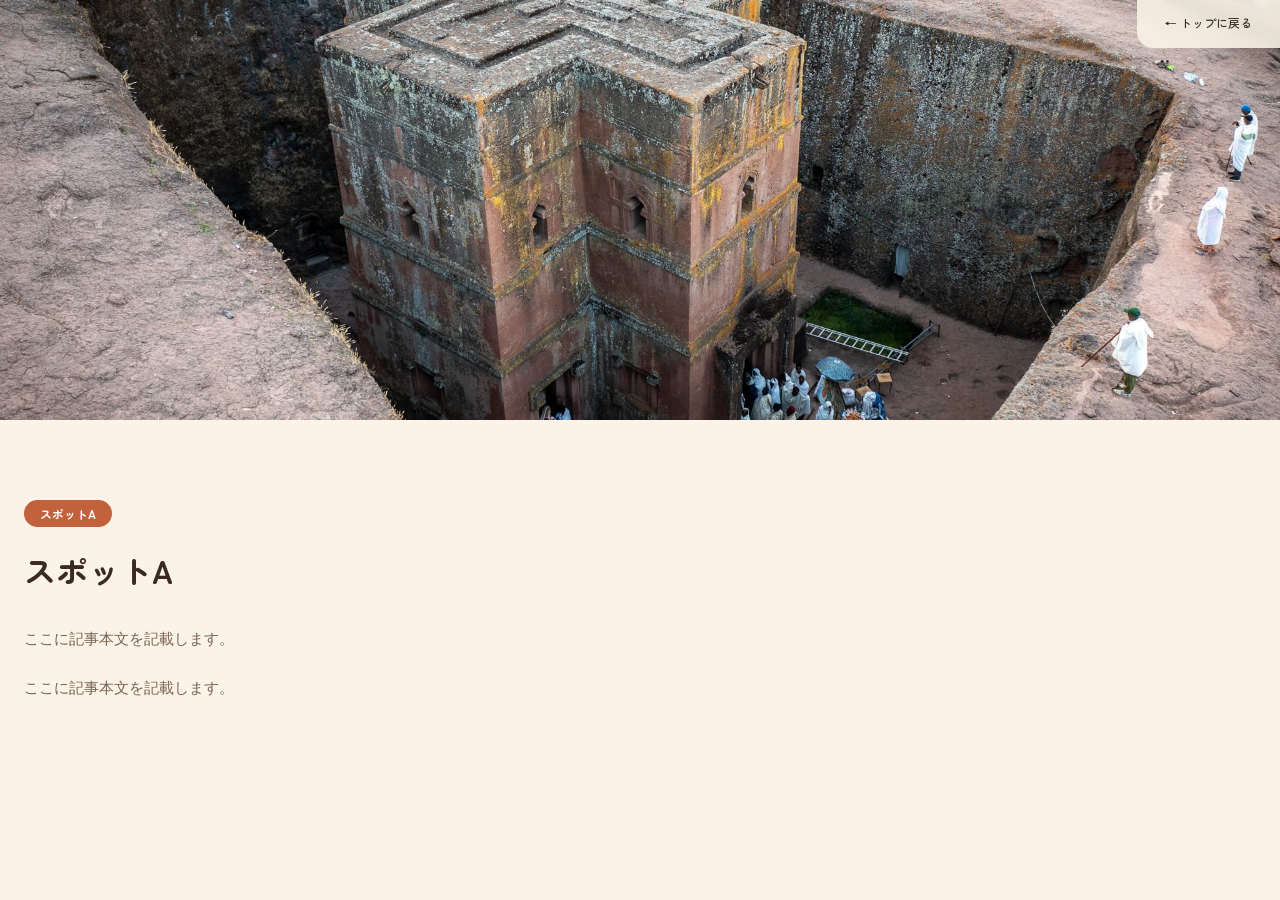
==== articles/spot-a.html @ b1b8663a "ページ遷移とクーポンの実装" ====
<!DOCTYPE html>
<html lang="ja">
<head>
<meta charset="UTF-8">
<meta name="viewport" content="width=device-width, initial-scale=1.0">
<title>スポットA | Echiopia</title>
<link rel="preconnect" href="https://fonts.googleapis.com">
<link rel="preconnect" href="https://fonts.gstatic.com" crossorigin>
<link href="https://fonts.googleapis.com/css2?family=Zen+Maru+Gothic:wght@400;500;700&display=swap" rel="stylesheet">
<link rel="stylesheet" href="../css/style.css">
</head>
<body>

<header class="site-header">
  <nav class="site-nav">
    <a class="article-back" href="../index.html#recommend">&larr; トップに戻る</a>
  </nav>
</header>

<div class="article-hero">
  <img src="../assets/images/spot-st-george-church.png" alt="聖ジョージ教会の空撮">
</div>

<main class="section">
  <article class="article-body">
    <span class="article-tag">スポットA</span>
    <h1 class="article-title">スポットA</h1>
    <p>ここに記事本文を記載します。</p>
    <p>ここに記事本文を記載します。</p>
  </article>
</main>

</body>
</html>
---- css/style.css ----
:root {
  --color-text: #3b2a20;
  --color-text-soft: #7a6453;
  --color-bg: #fbf3e7;
  --color-bg-card: #fffaf2;
  --color-bg-footer: #3f2e22;
  --color-placeholder: #e7d9c3;
  --color-primary: #c1623c;
  --color-primary-dark: #9b4b2c;
  --color-accent: #8a9a5b;
  --color-gold: #d9a441;
  --color-border: #e6d5bd;
  --font-heading: "Zen Maru Gothic", "Hiragino Kaku Gothic ProN", "Hiragino Sans", "Yu Gothic", sans-serif;
  --max-width: 1329px;
  --radius-card: 24px;
}

* {
  box-sizing: border-box;
}

body {
  margin: 0;
  font-family: "Inter", "Hiragino Kaku Gothic ProN", "Hiragino Sans", "Yu Gothic", sans-serif;
  color: var(--color-text);
  background: var(--color-bg);
}

a {
  color: inherit;
  text-decoration: none;
}

img {
  display: block;
  max-width: 100%;
}

/* Header / Nav */
.site-header {
  position: relative;
}

.site-nav {
  position: absolute;
  top: 0;
  right: 0;
  z-index: 10;
  display: flex;
  gap: 24px;
  align-items: center;
  height: 48px;
  padding: 0 28px;
  background: rgba(251, 243, 231, 0.9);
  backdrop-filter: blur(6px);
  border-bottom-left-radius: 16px;
  font-family: var(--font-heading);
  font-size: 12px;
  font-weight: 500;
  color: var(--color-text);
  white-space: nowrap;
}

.site-nav a {
  position: relative;
  padding-bottom: 4px;
}

.site-nav a::after {
  content: "";
  position: absolute;
  left: 0;
  bottom: 0;
  width: 0;
  height: 2px;
  background: var(--color-primary);
  transition: width 0.2s ease;
}

.site-nav a:hover::after,
.site-nav a:focus-visible::after {
  width: 100%;
}

/* Hero */
.hero {
  position: relative;
  width: 100%;
  height: 537px;
  overflow: hidden;
}

.hero::after {
  content: "";
  position: absolute;
  inset: 0;
  background: linear-gradient(180deg, rgba(59, 42, 32, 0) 55%, rgba(59, 42, 32, 0.35) 100%),
    linear-gradient(90deg, rgba(59, 42, 32, 0.25), rgba(59, 42, 32, 0) 15%, rgba(59, 42, 32, 0) 85%, rgba(59, 42, 32, 0.25));
  pointer-events: none;
}

.hero-track {
  display: flex;
  width: max-content;
  height: 100%;
  animation: hero-scroll 90s linear infinite;
}

.hero-track img {
  height: 100%;
  width: auto;
  max-width: none;
  flex-shrink: 0;
  object-fit: cover;
  border-right: 3px solid var(--color-bg);
}

@keyframes hero-scroll {
  from { transform: translateX(0); }
  to { transform: translateX(-50%); }
}

@media (prefers-reduced-motion: reduce) {
  .hero-track {
    animation: none;
  }
}

/* Sections */
.section {
  max-width: var(--max-width);
  margin: 0 auto;
  padding: 80px 24px 0;
}

.section-title {
  position: relative;
  font-family: var(--font-heading);
  font-size: 36px;
  font-weight: 500;
  margin: 0 0 45px;
  padding-left: 22px;
}

.section-title::before {
  content: "";
  position: absolute;
  left: 0;
  top: 0.2em;
  bottom: 0.2em;
  width: 6px;
  border-radius: 3px;
  background: linear-gradient(180deg, var(--color-primary), var(--color-accent));
}

.section-title--small {
  font-size: 24px;
}

/* Recommend section (2 large cards) */
.recommend-grid {
  display: flex;
  flex-wrap: wrap;
  justify-content: space-between;
  gap: 40px;
}

.recommend-card {
  display: block;
  flex: 1 1 420px;
  max-width: 644px;
  background: var(--color-bg-card);
  border: 1px solid var(--color-border);
  border-radius: var(--radius-card);
  box-shadow: 0 12px 28px rgba(59, 42, 32, 0.1);
  overflow: hidden;
  cursor: pointer;
  transition: transform 0.2s ease, box-shadow 0.2s ease;
}

.recommend-card:hover {
  transform: translateY(-4px);
  box-shadow: 0 16px 34px rgba(59, 42, 32, 0.16);
}

.recommend-card img {
  width: 100%;
  height: 410px;
  object-fit: cover;
}

.recommend-card h3 {
  display: inline-block;
  font-family: var(--font-heading);
  font-size: 12px;
  font-weight: 700;
  color: #fff;
  background: var(--color-primary);
  padding: 4px 14px;
  border-radius: 999px;
  margin: 24px 0 0 20px;
}

.recommend-card p {
  font-size: 13px;
  font-weight: 500;
  color: var(--color-text-soft);
  line-height: 1.7;
  margin: 10px 0 24px 23px;
}

/* Spots grid (3 cols x 2 rows) */
.spots-grid {
  display: grid;
  grid-template-columns: repeat(3, minmax(0, 1fr));
  grid-template-rows: repeat(2, minmax(0, 1fr));
  gap: 45px 36px;
}

.spot-card--c1r1 { grid-column: 1; grid-row: 1; }
.spot-card--c2r1 { grid-column: 2; grid-row: 1; }
.spot-card--c3r1 { grid-column: 3; grid-row: 1; }
.spot-card--c1r2 { grid-column: 1; grid-row: 2; }
.spot-card--c2r2 { grid-column: 2; grid-row: 2; }
.spot-card--c3r2 { grid-column: 3; grid-row: 2; }

.spot-card {
  background: var(--color-bg-card);
  border: 1px solid var(--color-border);
  border-radius: var(--radius-card);
  box-shadow: 0 10px 24px rgba(59, 42, 32, 0.08);
  overflow: hidden;
  cursor: pointer;
  transition: transform 0.2s ease, box-shadow 0.2s ease;
}

.spot-card img {
  width: 100%;
  height: 267px;
  object-fit: cover;
}

.spot-card h3 {
  display: inline-block;
  font-family: var(--font-heading);
  font-size: 12px;
  font-weight: 700;
  color: #fff;
  background: var(--color-accent);
  padding: 4px 14px;
  border-radius: 999px;
  margin: 24px 0 0 20px;
}

.spot-card p {
  font-size: 13px;
  font-weight: 500;
  color: var(--color-text-soft);
  line-height: 1.7;
  margin: 10px 0 24px 23px;
}

.spot-card:hover,
.spot-card:focus-visible {
  transform: translateY(-6px);
  box-shadow: 0 16px 32px rgba(59, 42, 32, 0.18);
  outline: none;
}

/* Article page */
.article-back {
  display: inline-flex;
  align-items: center;
  gap: 6px;
  font-size: 12px;
}

.article-hero {
  width: 100%;
  height: 420px;
  overflow: hidden;
}

.article-hero img {
  width: 100%;
  height: 100%;
  object-fit: cover;
}

.article-body {
  max-width: 820px;
}

.article-tag {
  display: inline-block;
  font-family: var(--font-heading);
  font-size: 12px;
  font-weight: 700;
  color: #fff;
  background: var(--color-primary);
  padding: 5px 16px;
  border-radius: 999px;
  margin-bottom: 20px;
}

.article-title {
  font-family: var(--font-heading);
  font-size: 32px;
  font-weight: 700;
  color: var(--color-text);
  margin: 0 0 32px;
}

.article-body p {
  font-size: 15px;
  color: var(--color-text-soft);
  line-height: 1.9;
  margin: 0 0 20px;
}

@media (max-width: 600px) {
  .article-hero { height: 220px; }
  .article-title { font-size: 24px; }
}

/* Coupon section */
.coupon-grid {
  display: flex;
  flex-wrap: wrap;
  gap: 28px;
}

.coupon-card {
  position: relative;
  display: flex;
  flex: 1 1 320px;
  background: var(--color-bg-card);
  border-radius: var(--radius-card);
  box-shadow: 0 10px 24px rgba(59, 42, 32, 0.08);
  overflow: hidden;
  transition: transform 0.2s ease, box-shadow 0.2s ease;
}

.coupon-card:hover {
  transform: translateY(-4px);
  box-shadow: 0 16px 32px rgba(59, 42, 32, 0.16);
}

.coupon-card::before,
.coupon-card::after {
  content: "";
  position: absolute;
  left: 120px;
  width: 20px;
  height: 20px;
  border-radius: 50%;
  background: var(--color-bg);
  transform: translateX(-50%);
  z-index: 2;
}

.coupon-card::before { top: -10px; }
.coupon-card::after { bottom: -10px; }

.coupon-card__rate {
  position: relative;
  display: flex;
  flex: 0 0 120px;
  flex-direction: column;
  align-items: center;
  justify-content: center;
  background: linear-gradient(160deg, var(--color-primary), var(--color-primary-dark));
  color: #fff;
  font-family: var(--font-heading);
  border-right: 2px dashed rgba(255, 255, 255, 0.5);
}

.coupon-card__percent {
  font-size: 32px;
  font-weight: 700;
  line-height: 1;
}

.coupon-card__percent small {
  font-size: 15px;
  margin-left: 2px;
}

.coupon-card__off {
  margin-top: 6px;
  font-size: 11px;
  letter-spacing: 0.1em;
}

.coupon-card__body {
  flex: 1;
  min-width: 0;
  padding: 20px 24px;
}

.coupon-card__body h3 {
  font-family: var(--font-heading);
  font-size: 15px;
  font-weight: 700;
  color: var(--color-text);
  margin: 0 0 8px;
}

.coupon-card__body p {
  font-size: 12px;
  color: var(--color-text-soft);
  line-height: 1.6;
  margin: 0 0 10px;
}

.coupon-card__code {
  display: inline-flex;
  align-items: center;
  gap: 6px;
  font: inherit;
  font-weight: 700;
  color: var(--color-primary-dark);
  background: var(--color-placeholder);
  border: none;
  padding: 5px 12px;
  border-radius: 6px;
  letter-spacing: 0.05em;
  cursor: pointer;
  transition: background 0.15s ease, color 0.15s ease;
}

.coupon-card__code::after {
  content: "\1F4CB";
  font-size: 11px;
}

.coupon-card__code:hover,
.coupon-card__code:focus-visible {
  background: var(--color-gold);
  color: #fff;
  outline: none;
}

.coupon-card__code.is-copied {
  background: var(--color-accent);
  color: #fff;
}

.coupon-card__code.is-copied::after {
  content: "\2713";
}

.coupon-card__expiry {
  margin: 8px 0 0 !important;
  font-size: 11px;
}

/* Spot detail modal */
.modal-overlay {
  position: fixed;
  inset: 0;
  z-index: 100;
  display: flex;
  align-items: center;
  justify-content: center;
  padding: 24px;
  background: rgba(59, 42, 32, 0.55);
}

.modal-overlay[hidden] {
  display: none;
}

body.modal-open {
  overflow: hidden;
}

.modal {
  position: relative;
  width: 100%;
  max-width: 560px;
  max-height: 90vh;
  overflow-y: auto;
  background: var(--color-bg-card);
  border-radius: var(--radius-card);
  padding: 32px;
}

.modal-image {
  width: 100%;
  height: 320px;
  object-fit: cover;
  border-radius: 12px;
  margin-bottom: 24px;
}

.modal h3 {
  font-family: var(--font-heading);
  font-size: 20px;
  color: var(--color-primary-dark);
  margin: 0 0 12px;
}

.modal p {
  font-size: 14px;
  color: var(--color-text-soft);
  line-height: 1.7;
  margin: 0;
}

.modal-close {
  position: absolute;
  top: 16px;
  right: 16px;
  width: 36px;
  height: 36px;
  border: none;
  border-radius: 50%;
  background: var(--color-placeholder);
  color: var(--color-text);
  font-size: 20px;
  line-height: 1;
  cursor: pointer;
}

.modal-close:hover,
.modal-close:focus-visible {
  background: var(--color-gold);
  color: #fff;
}

@media (max-width: 600px) {
  .modal {
    padding: 24px;
  }

  .modal-image {
    height: 220px;
  }
}

/* Profile footer */
.profile-section {
  margin-top: 80px;
  background: linear-gradient(160deg, var(--color-bg-footer), #2c2016);
  color: #f3e6d3;
  padding: 60px 24px 80px;
}

.profile-section .section-title {
  max-width: var(--max-width);
  margin: 0 auto 40px;
  color: #f3e6d3;
}

.profile-section .section-title::before {
  background: linear-gradient(180deg, var(--color-gold), var(--color-primary));
}

.profile-content {
  max-width: var(--max-width);
  margin: 0 auto;
  display: flex;
  align-items: center;
  gap: 40px;
}

.profile-avatar {
  width: 133px;
  height: 130px;
  border-radius: 50%;
  border: 3px solid var(--color-gold);
  flex-shrink: 0;
}

.profile-info p {
  font-size: 13px;
  color: #d9c7b2;
  margin: 0 0 20px;
}

.profile-name {
  font-family: var(--font-heading);
  font-size: 18px;
  font-weight: 700;
  color: #fff;
}

/* Responsive */
@media (max-width: 900px) {
  .hero { height: 300px; }

  .spots-grid {
    grid-template-columns: repeat(2, minmax(0, 1fr));
    grid-template-rows: auto;
  }

  .spot-card--c1r1,
  .spot-card--c2r1,
  .spot-card--c3r1,
  .spot-card--c1r2,
  .spot-card--c2r2,
  .spot-card--c3r2 {
    grid-column: auto;
    grid-row: auto;
  }
}

@media (max-width: 600px) {
  .site-nav {
    position: static;
    flex-direction: column;
    height: auto;
    gap: 8px;
    padding: 12px 16px;
  }

  .hero { height: 200px; }

  .section { padding: 48px 16px 0; }

  .section-title { font-size: 28px; }

  .recommend-grid { flex-direction: column; }

  .recommend-card {
    flex: 1 1 auto;
    max-width: none;
  }

  .recommend-card img {
    height: 240px;
  }

  .spots-grid { grid-template-columns: 1fr; }

  .profile-content { flex-direction: column; text-align: center; }
}
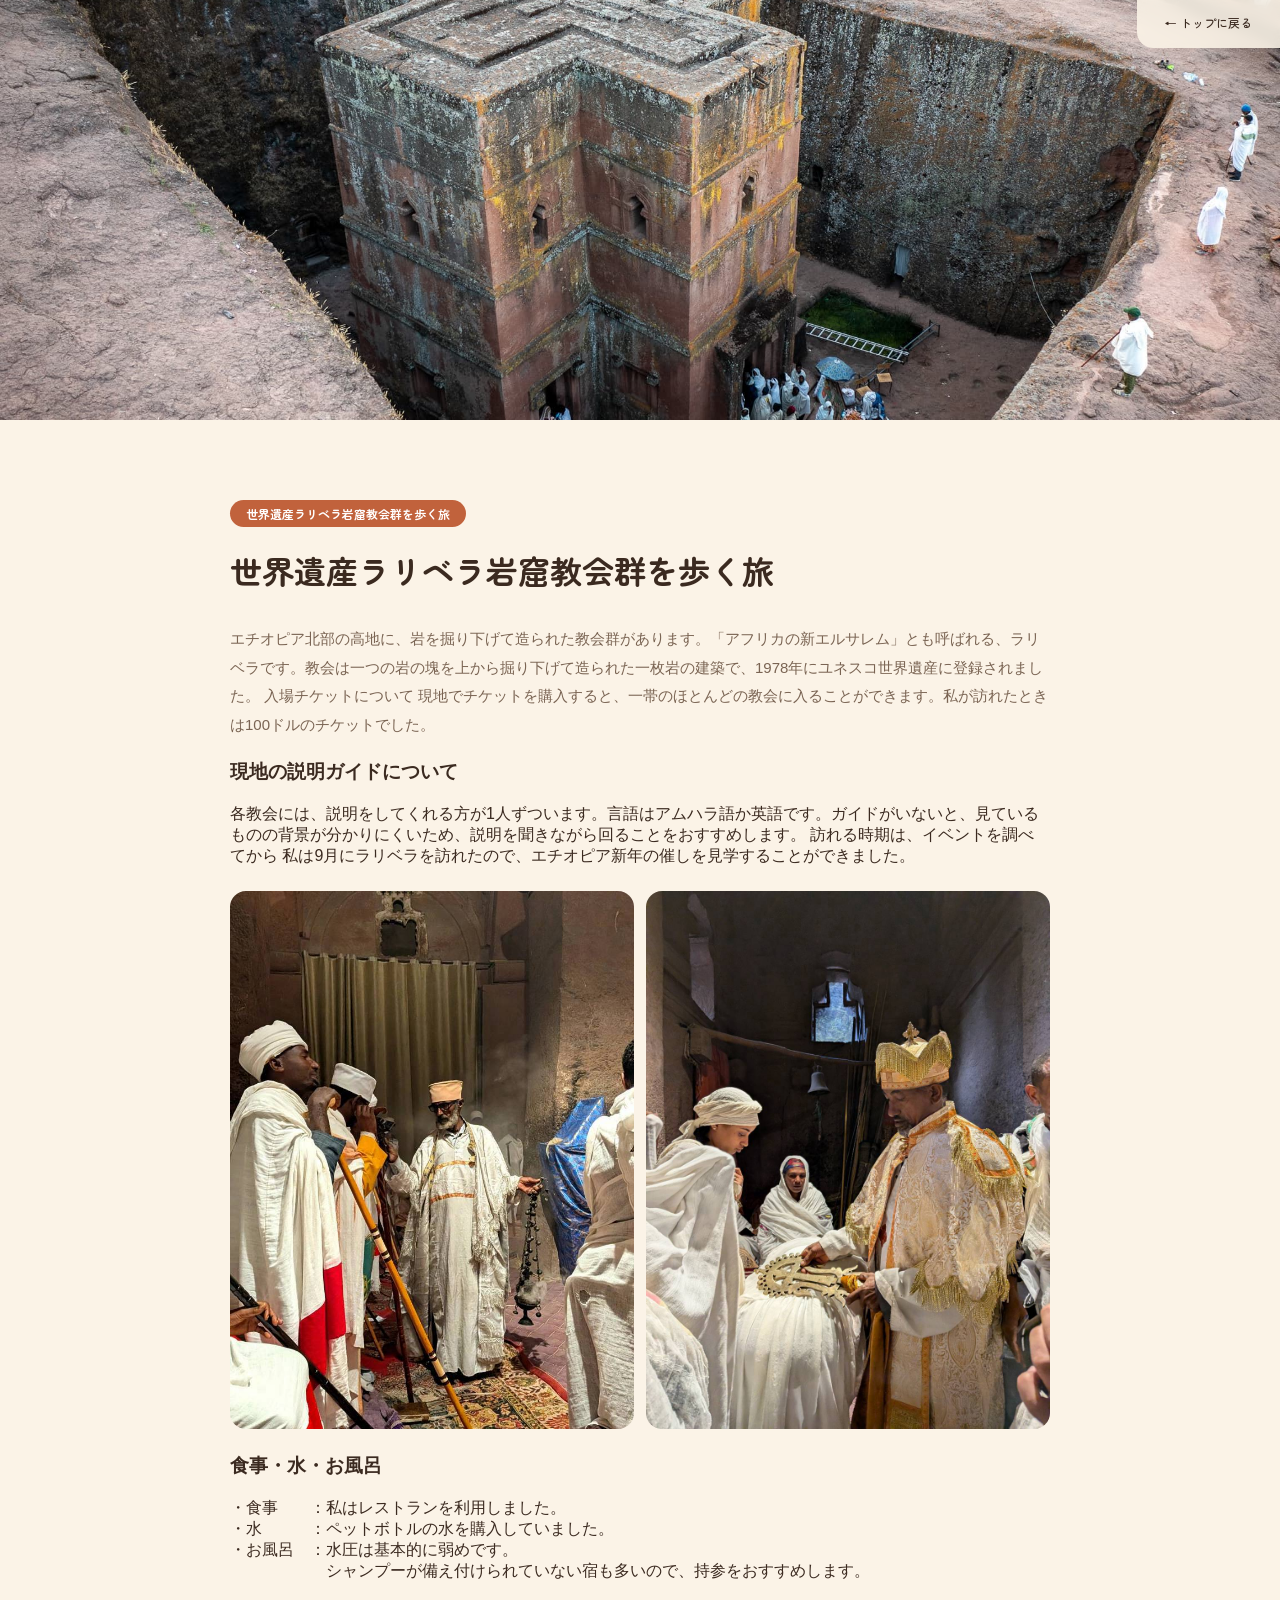
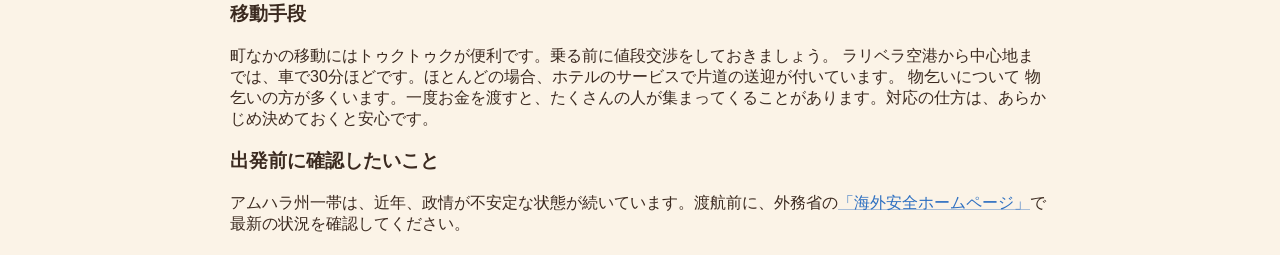
==== commit 06b998b3: "記事内容追加" ====
--- a/articles/spot-a.html
+++ b/articles/spot-a.html
@@ -23,10 +23,32 @@
 
 <main class="section">
   <article class="article-body">
-    <span class="article-tag">スポットA</span>
-    <h1 class="article-title">スポットA</h1>
-    <p>ここに記事本文を記載します。</p>
-    <p>ここに記事本文を記載します。</p>
+    <span class="article-tag">世界遺産ラリベラ岩窟教会群を歩く旅</span>
+    <h1 class="article-title">世界遺産ラリベラ岩窟教会群を歩く旅</h1>
+    <p>エチオピア北部の高地に、岩を掘り下げて造られた教会群があります。「アフリカの新エルサレム」とも呼ばれる、ラリベラです。教会は一つの岩の塊を上から掘り下げて造られた一枚岩の建築で、1978年にユネスコ世界遺産に登録されました。
+入場チケットについて
+現地でチケットを購入すると、一帯のほとんどの教会に入ることができます。私が訪れたときは100ドルのチケットでした。
+<h3>現地の説明ガイドについて</h3>
+各教会には、説明をしてくれる方が1人ずついます。言語はアムハラ語か英語です。ガイドがいないと、見ているものの背景が分かりにくいため、説明を聞きながら回ることをおすすめします。
+訪れる時期は、イベントを調べてから
+私は9月にラリベラを訪れたので、エチオピア新年の催しを見学することができました。
+<div class="article-image-gallery">
+  <img src="../assets/images/lalibela-ceremony-1.jpg" alt="ラリベラの教会で行われる儀式の様子">
+  <img src="../assets/images/lalibela-ceremony-2.jpg" alt="司祭が儀式を執り行う様子">
+</div>
+<h3>食事・水・お風呂</h3>
+・食事　　：私はレストランを利用しました。<br>
+・水　　　：ペットボトルの水を購入していました。<br>
+・お風呂　：水圧は基本的に弱めです。<br>
+　　　　　　シャンプーが備え付けられていない宿も多いので、持参をおすすめします。<br>
+<h3>移動手段</h3>
+町なかの移動にはトゥクトゥクが便利です。乗る前に値段交渉をしておきましょう。
+ラリベラ空港から中心地までは、車で30分ほどです。ほとんどの場合、ホテルのサービスで片道の送迎が付いています。
+</h3>物乞いについて</h3>
+物乞いの方が多くいます。一度お金を渡すと、たくさんの人が集まってくることがあります。対応の仕方は、あらかじめ決めておくと安心です。
+<h3>出発前に確認したいこと</h3>
+アムハラ州一帯は、近年、政情が不安定な状態が続いています。渡航前に、外務省の<a href="https://www.anzen.mofa.go.jp/info/pcinfectionspothazardinfo_095.html#ad-image-0" target="_blank" rel="noopener noreferrer">「海外安全ホームページ」</a>で最新の状況を確認してください。
+</p>
   </article>
 </main>
 
--- a/css/style.css
+++ b/css/style.css
@@ -82,20 +82,64 @@
   width: 100%;
 }
 
+.nav-toggle {
+  display: none;
+  flex-direction: column;
+  justify-content: center;
+  align-items: center;
+  gap: 5px;
+  width: 44px;
+  height: 44px;
+  position: absolute;
+  top: 8px;
+  right: 8px;
+  z-index: 20;
+  border: none;
+  border-radius: 50%;
+  background: rgba(251, 243, 231, 0.9);
+  backdrop-filter: blur(6px);
+  box-shadow: 0 4px 12px rgba(59, 42, 32, 0.12);
+  cursor: pointer;
+}
+
+.nav-toggle__bar {
+  display: block;
+  width: 20px;
+  height: 2px;
+  border-radius: 1px;
+  background: var(--color-text);
+  transition: transform 0.2s ease, opacity 0.2s ease;
+}
+
+.nav-toggle[aria-expanded="true"] .nav-toggle__bar:nth-child(1) {
+  transform: translateY(7px) rotate(45deg);
+}
+
+.nav-toggle[aria-expanded="true"] .nav-toggle__bar:nth-child(2) {
+  opacity: 0;
+}
+
+.nav-toggle[aria-expanded="true"] .nav-toggle__bar:nth-child(3) {
+  transform: translateY(-7px) rotate(-45deg);
+}
+
 /* Hero */
 .hero {
   position: relative;
   width: 100%;
   height: 537px;
   overflow: hidden;
+  -webkit-mask-image: linear-gradient(90deg, transparent 0%, #000 8%, #000 92%, transparent 100%);
+  mask-image: linear-gradient(90deg, transparent 0%, #000 8%, #000 92%, transparent 100%);
 }
 
 .hero::after {
   content: "";
   position: absolute;
   inset: 0;
-  background: linear-gradient(180deg, rgba(59, 42, 32, 0) 55%, rgba(59, 42, 32, 0.35) 100%),
-    linear-gradient(90deg, rgba(59, 42, 32, 0.25), rgba(59, 42, 32, 0) 15%, rgba(59, 42, 32, 0) 85%, rgba(59, 42, 32, 0.25));
+  z-index: 1;
+  background: linear-gradient(180deg, rgba(59, 42, 32, 0) 50%, rgba(59, 42, 32, 0.4) 100%),
+    linear-gradient(90deg, rgba(59, 42, 32, 0.2), rgba(59, 42, 32, 0) 15%, rgba(59, 42, 32, 0) 85%, rgba(59, 42, 32, 0.2));
   pointer-events: none;
 }
 
@@ -103,7 +147,12 @@
   display: flex;
   width: max-content;
   height: 100%;
-  animation: hero-scroll 90s linear infinite;
+  animation: hero-scroll 130s linear infinite;
+}
+
+.hero:hover .hero-track,
+.hero:hover .hero-track img {
+  animation-play-state: paused;
 }
 
 .hero-track img {
@@ -112,16 +161,29 @@
   max-width: none;
   flex-shrink: 0;
   object-fit: cover;
-  border-right: 3px solid var(--color-bg);
-}
+  box-shadow: inset -1px 0 0 rgba(255, 255, 255, 0.15);
+  filter: saturate(1.08) contrast(1.03);
+  transform-origin: center center;
+  animation: hero-kenburns 32s ease-in-out infinite alternate;
+  will-change: transform;
+}
+
+.hero-track img:nth-child(odd) { animation-delay: 0s; }
+.hero-track img:nth-child(even) { animation-delay: -16s; }
 
 @keyframes hero-scroll {
   from { transform: translateX(0); }
   to { transform: translateX(-50%); }
 }
 
+@keyframes hero-kenburns {
+  0% { transform: scale(1); }
+  100% { transform: scale(1.14); }
+}
+
 @media (prefers-reduced-motion: reduce) {
-  .hero-track {
+  .hero-track,
+  .hero-track img {
     animation: none;
   }
 }
@@ -289,6 +351,7 @@
 
 .article-body {
   max-width: 820px;
+  margin: 0 auto;
 }
 
 .article-tag {
@@ -318,9 +381,263 @@
   margin: 0 0 20px;
 }
 
+.text-emphasis {
+  color: #c1272d;
+  font-weight: 500;
+}
+
+.article-body a {
+  color: #2d6fc1;
+  text-decoration: underline;
+  text-decoration-color: rgba(45, 111, 193, 0.4);
+  transition: color 0.2s ease, text-decoration-color 0.2s ease;
+}
+
+.article-body a:hover,
+.article-body a:focus-visible {
+  color: #1c4f94;
+  text-decoration-color: currentColor;
+}
+
+.article-image-gallery {
+  display: grid;
+  grid-template-columns: repeat(2, 1fr);
+  gap: 12px;
+  margin: 24px 0;
+}
+
+.article-image-gallery img {
+  width: 100%;
+  height: auto;
+  aspect-ratio: 3 / 4;
+  object-fit: cover;
+  border-radius: 16px;
+}
+
 @media (max-width: 600px) {
   .article-hero { height: 220px; }
   .article-title { font-size: 24px; }
+  .article-image-gallery { gap: 8px; }
+}
+
+/* Pricing section */
+.pricing-note {
+  margin: -25px 0 12px;
+  font-size: 13px;
+  color: var(--color-text-soft);
+}
+
+.pricing-disclaimer {
+  display: flex;
+  align-items: flex-start;
+  gap: 8px;
+  margin: 0 0 32px;
+  padding: 14px 18px;
+  background: var(--color-placeholder);
+  border-radius: 12px;
+  font-size: 12px;
+  line-height: 1.7;
+  color: var(--color-text-soft);
+}
+
+.pricing-disclaimer::before {
+  content: "\24D8";
+  flex-shrink: 0;
+  font-weight: 700;
+  color: var(--color-primary-dark);
+}
+
+.price-grid {
+  display: flex;
+  flex-wrap: wrap;
+  align-items: stretch;
+  gap: 28px;
+}
+
+.price-card {
+  position: relative;
+  flex: 1 1 300px;
+  background: var(--color-bg-card);
+  border: 1px solid var(--color-border);
+  border-radius: var(--radius-card);
+  box-shadow: 0 10px 24px rgba(59, 42, 32, 0.08);
+  padding: 32px 28px;
+  transition: transform 0.2s ease, box-shadow 0.2s ease;
+}
+
+.price-card:hover {
+  transform: translateY(-4px);
+  box-shadow: 0 16px 32px rgba(59, 42, 32, 0.16);
+}
+
+.price-card--featured {
+  background: linear-gradient(170deg, var(--color-bg-card), #fdf0dd);
+  border: 2px solid var(--color-primary);
+  box-shadow: 0 16px 32px rgba(193, 98, 60, 0.18);
+  cursor: pointer;
+}
+
+.price-card--featured:focus-visible {
+  outline: 3px solid var(--color-gold);
+  outline-offset: 2px;
+}
+
+.price-card__badge {
+  position: absolute;
+  top: -14px;
+  right: 28px;
+  font-family: var(--font-heading);
+  font-size: 11px;
+  font-weight: 700;
+  color: #fff;
+  background: var(--color-gold);
+  padding: 5px 14px;
+  border-radius: 999px;
+  box-shadow: 0 6px 14px rgba(217, 164, 65, 0.4);
+}
+
+.price-card__name {
+  font-family: var(--font-heading);
+  font-size: 16px;
+  font-weight: 700;
+  color: var(--color-text);
+  margin: 0 0 16px;
+}
+
+.price-card__price {
+  display: flex;
+  align-items: baseline;
+  gap: 6px;
+  margin: 0 0 24px;
+  padding-bottom: 20px;
+  border-bottom: 1px dashed var(--color-border);
+}
+
+.price-card__amount {
+  font-family: var(--font-heading);
+  font-size: 32px;
+  font-weight: 700;
+  color: var(--color-primary-dark);
+}
+
+.price-card__unit {
+  font-size: 12px;
+  color: var(--color-text-soft);
+}
+
+.price-card__features {
+  list-style: none;
+  margin: 0;
+  padding: 0;
+}
+
+.price-card__features li {
+  position: relative;
+  font-size: 13px;
+  color: var(--color-text-soft);
+  line-height: 1.6;
+  padding-left: 22px;
+  margin-bottom: 10px;
+}
+
+.price-card__features li::before {
+  content: "\2713";
+  position: absolute;
+  left: 0;
+  top: 0;
+  color: var(--color-accent);
+  font-weight: 700;
+}
+
+.price-card__features li:last-child {
+  margin-bottom: 0;
+}
+
+.price-card__features strong {
+  color: var(--color-primary-dark);
+  font-weight: 700;
+}
+
+/* Travel agency section */
+.agency-card {
+  display: flex;
+  align-items: center;
+  gap: 36px;
+  background: var(--color-bg-card);
+  border: 1px solid var(--color-border);
+  border-radius: var(--radius-card);
+  box-shadow: 0 12px 28px rgba(59, 42, 32, 0.1);
+  padding: 36px;
+}
+
+.agency-card__logo {
+  display: flex;
+  align-items: center;
+  justify-content: center;
+  flex-shrink: 0;
+  width: 120px;
+  height: 120px;
+  border-radius: 50%;
+  background: linear-gradient(160deg, var(--color-accent), #6c7a44);
+  color: #fff;
+  font-family: var(--font-heading);
+  font-size: 13px;
+  font-weight: 700;
+  letter-spacing: 0.05em;
+}
+
+.agency-card__badge {
+  display: inline-block;
+  font-family: var(--font-heading);
+  font-size: 11px;
+  font-weight: 700;
+  color: var(--color-primary-dark);
+  background: #f6ded0;
+  padding: 4px 12px;
+  border-radius: 999px;
+  margin: 0 0 12px;
+}
+
+.agency-card__name {
+  font-family: var(--font-heading);
+  font-size: 20px;
+  font-weight: 700;
+  color: var(--color-text);
+  margin: 0 0 12px;
+}
+
+.agency-card__description {
+  font-size: 13px;
+  color: var(--color-text-soft);
+  line-height: 1.8;
+  margin: 0 0 18px;
+}
+
+.agency-card__link {
+  display: inline-flex;
+  align-items: center;
+  gap: 6px;
+  font-size: 12px;
+  font-weight: 700;
+  color: #fff;
+  background: var(--color-primary);
+  padding: 10px 22px;
+  border-radius: 999px;
+  transition: background 0.15s ease;
+}
+
+.agency-card__link:hover,
+.agency-card__link:focus-visible {
+  background: var(--color-primary-dark);
+  outline: none;
+}
+
+@media (max-width: 600px) {
+  .agency-card {
+    flex-direction: column;
+    text-align: center;
+    padding: 28px 24px;
+  }
 }
 
 /* Coupon section */
@@ -506,6 +823,20 @@
   color: var(--color-text-soft);
   line-height: 1.7;
   margin: 0;
+}
+
+.modal-map {
+  margin-top: 20px;
+  border-radius: 12px;
+  overflow: hidden;
+  aspect-ratio: 16 / 9;
+}
+
+.modal-map iframe {
+  width: 100%;
+  height: 100%;
+  border: 0;
+  display: block;
 }
 
 .modal-close {
@@ -529,6 +860,81 @@
   color: #fff;
 }
 
+.modal-plan-badge {
+  display: inline-block;
+  font-family: var(--font-heading);
+  font-size: 11px;
+  font-weight: 700;
+  color: #fff;
+  background: var(--color-gold);
+  padding: 5px 14px;
+  border-radius: 999px;
+  margin-bottom: 16px;
+}
+
+.modal-plan-badge:empty {
+  display: none;
+}
+
+.modal-plan-title {
+  font-family: var(--font-heading);
+  font-size: 22px;
+  font-weight: 700;
+  color: var(--color-text);
+  margin: 0 0 12px;
+}
+
+.modal-plan-price {
+  display: flex;
+  align-items: baseline;
+  gap: 6px;
+  font-family: var(--font-heading);
+  font-size: 30px;
+  font-weight: 700;
+  color: var(--color-primary-dark);
+  margin: 0 0 20px;
+  padding-bottom: 20px;
+  border-bottom: 1px dashed var(--color-border);
+}
+
+.modal-plan-price span {
+  font-size: 13px;
+  font-weight: 500;
+  color: var(--color-text-soft);
+}
+
+.modal-plan-features {
+  list-style: none;
+  margin: 0;
+  padding: 0;
+}
+
+.modal-plan-features li {
+  position: relative;
+  font-size: 14px;
+  color: var(--color-text-soft);
+  line-height: 1.8;
+  padding-left: 24px;
+  margin-bottom: 10px;
+}
+
+.modal-plan-features li::before {
+  content: "\2713";
+  position: absolute;
+  left: 0;
+  top: 0;
+  color: var(--color-accent);
+  font-weight: 700;
+}
+
+.modal-plan-features li:last-child {
+  margin-bottom: 0;
+}
+
+.modal-plan-features strong {
+  color: var(--color-primary-dark);
+}
+
 @media (max-width: 600px) {
   .modal {
     padding: 24px;
@@ -607,12 +1013,31 @@
 }
 
 @media (max-width: 600px) {
+  .nav-toggle {
+    display: flex;
+  }
+
   .site-nav {
-    position: static;
+    position: absolute;
+    top: 60px;
+    right: 8px;
+    left: 8px;
+    z-index: 15;
     flex-direction: column;
+    align-items: flex-start;
     height: auto;
-    gap: 8px;
-    padding: 12px 16px;
+    max-height: 0;
+    gap: 14px;
+    padding: 0 20px;
+    border-radius: 16px;
+    overflow: hidden;
+    box-shadow: 0 12px 28px rgba(59, 42, 32, 0.18);
+    transition: max-height 0.25s ease, padding 0.25s ease;
+  }
+
+  .site-nav.is-open {
+    max-height: 320px;
+    padding: 18px 20px;
   }
 
   .hero { height: 200px; }
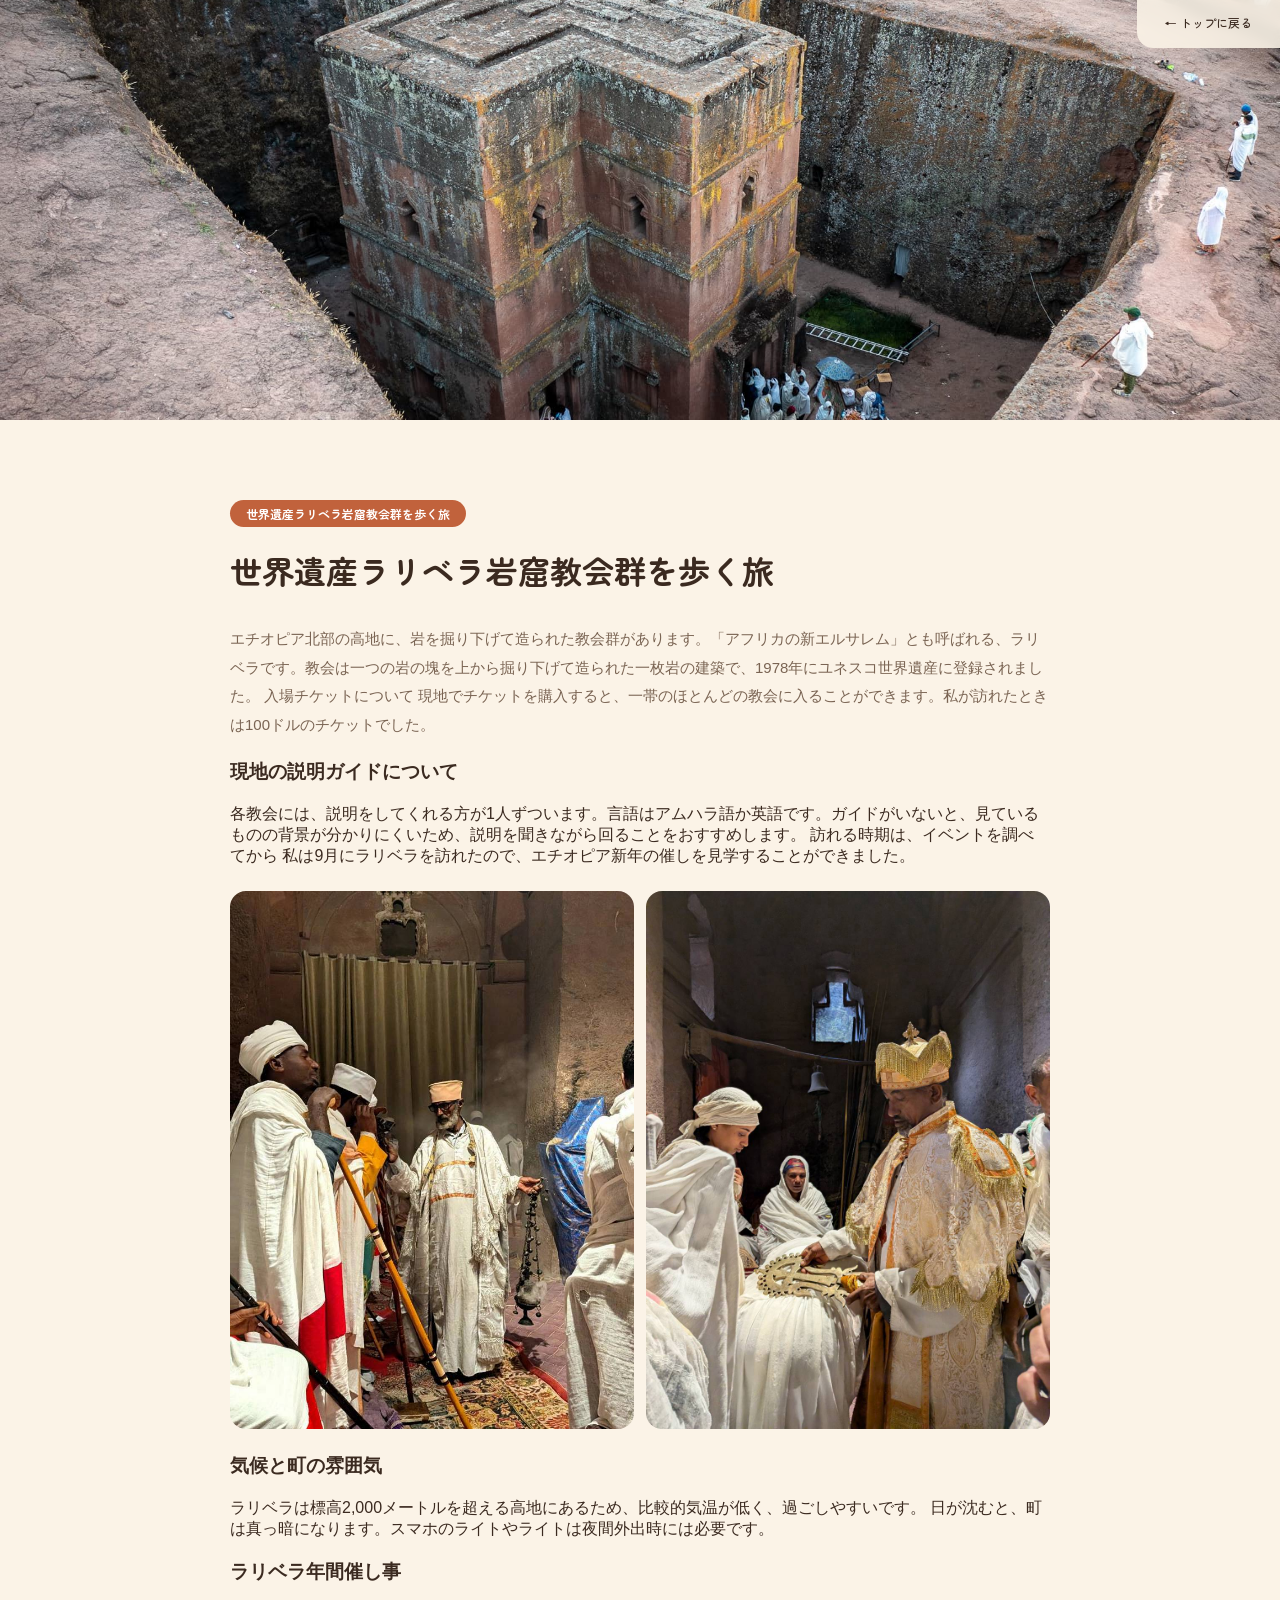
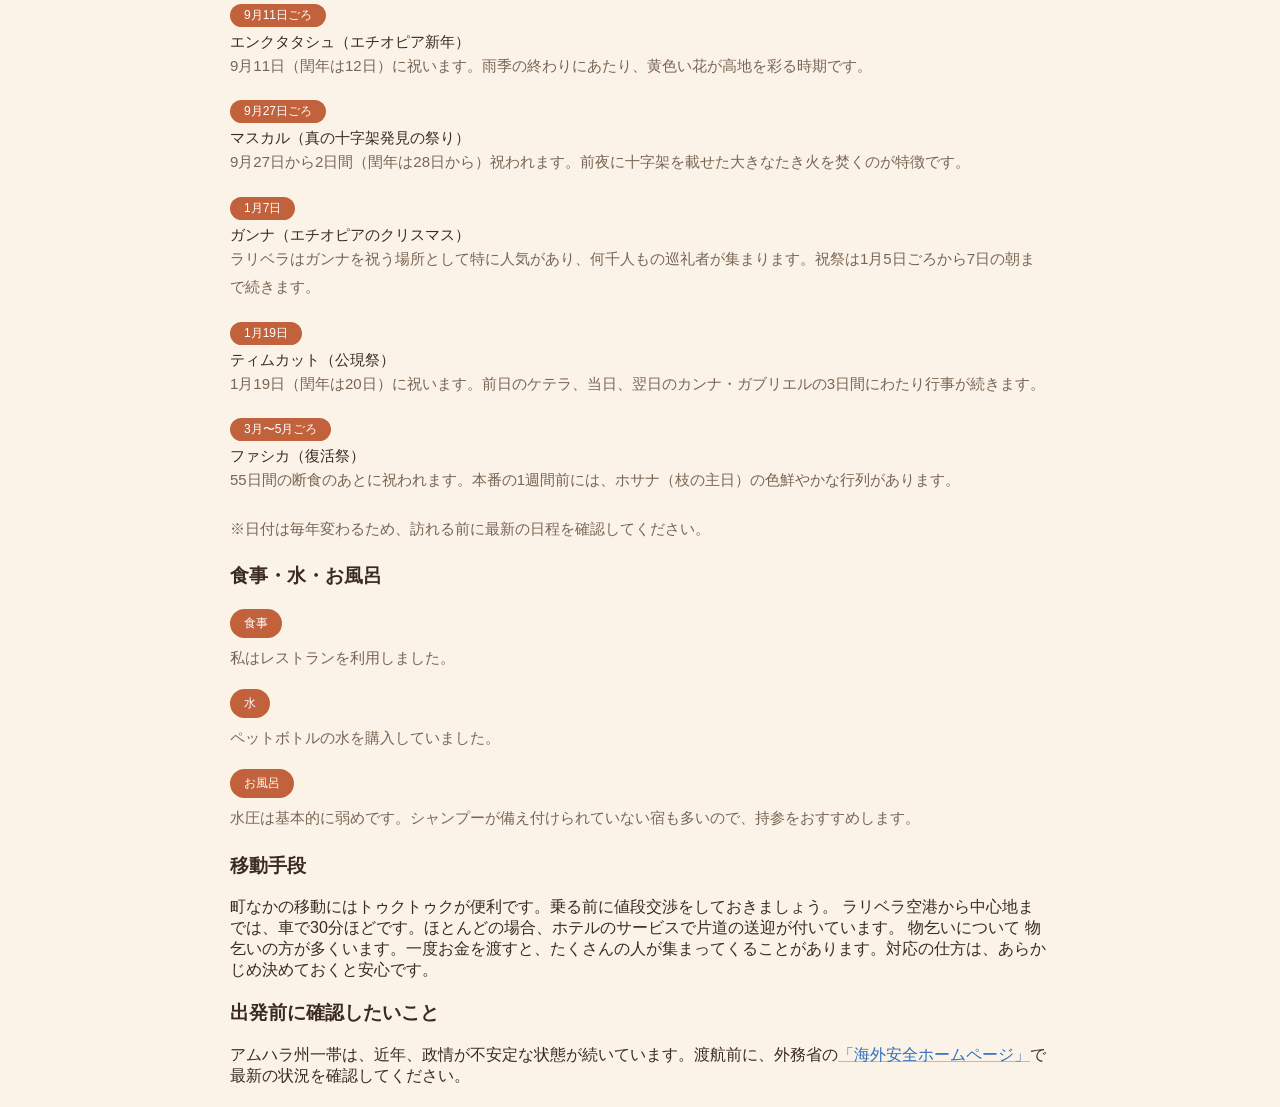
==== commit 9210220b: "記事Bの追加" ====
--- a/articles/spot-a.html
+++ b/articles/spot-a.html
@@ -36,11 +36,46 @@
   <img src="../assets/images/lalibela-ceremony-1.jpg" alt="ラリベラの教会で行われる儀式の様子">
   <img src="../assets/images/lalibela-ceremony-2.jpg" alt="司祭が儀式を執り行う様子">
 </div>
+<h3>気候と町の雰囲気</h3>
+ラリベラは標高2,000メートルを超える高地にあるため、比較的気温が低く、過ごしやすいです。
+日が沈むと、町は真っ暗になります。スマホのライトやライトは夜間外出時には必要です。
+
+<h3>ラリベラ年間催し事</h3>
+<ul class="event-list">
+  <li>
+    <span class="event-date">9月11日ごろ</span>
+    <h4 class="event-name">エンクタタシュ（エチオピア新年）</h4>
+    <p class="event-desc">9月11日（閏年は12日）に祝います。雨季の終わりにあたり、黄色い花が高地を彩る時期です。</p>
+  </li>
+  <li>
+    <span class="event-date">9月27日ごろ</span>
+    <h4 class="event-name">マスカル（真の十字架発見の祭り）</h4>
+    <p class="event-desc">9月27日から2日間（閏年は28日から）祝われます。前夜に十字架を載せた大きなたき火を焚くのが特徴です。</p>
+  </li>
+  <li>
+    <span class="event-date">1月7日</span>
+    <h4 class="event-name">ガンナ（エチオピアのクリスマス）</h4>
+    <p class="event-desc">ラリベラはガンナを祝う場所として特に人気があり、何千人もの巡礼者が集まります。祝祭は1月5日ごろから7日の朝まで続きます。</p>
+  </li>
+  <li>
+    <span class="event-date">1月19日</span>
+    <h4 class="event-name">ティムカット（公現祭）</h4>
+    <p class="event-desc">1月19日（閏年は20日）に祝います。前日のケテラ、当日、翌日のカンナ・ガブリエルの3日間にわたり行事が続きます。</p>
+  </li>
+  <li>
+    <span class="event-date">3月〜5月ごろ</span>
+    <h4 class="event-name">ファシカ（復活祭）</h4>
+    <p class="event-desc">55日間の断食のあとに祝われます。本番の1週間前には、ホサナ（枝の主日）の色鮮やかな行列があります。</p>
+  </li>
+</ul>
+<p class="event-note">※日付は毎年変わるため、訪れる前に最新の日程を確認してください。</p>
+
 <h3>食事・水・お風呂</h3>
-・食事　　：私はレストランを利用しました。<br>
-・水　　　：ペットボトルの水を購入していました。<br>
-・お風呂　：水圧は基本的に弱めです。<br>
-　　　　　　シャンプーが備え付けられていない宿も多いので、持参をおすすめします。<br>
+<ul class="kv-list">
+  <li><span class="kv-term">食事</span><span class="kv-desc">私はレストランを利用しました。</span></li>
+  <li><span class="kv-term">水</span><span class="kv-desc">ペットボトルの水を購入していました。</span></li>
+  <li><span class="kv-term">お風呂</span><span class="kv-desc">水圧は基本的に弱めです。シャンプーが備え付けられていない宿も多いので、持参をおすすめします。</span></li>
+</ul>
 <h3>移動手段</h3>
 町なかの移動にはトゥクトゥクが便利です。乗る前に値段交渉をしておきましょう。
 ラリベラ空港から中心地までは、車で30分ほどです。ほとんどの場合、ホテルのサービスで片道の送迎が付いています。
--- a/css/style.css
+++ b/css/style.css
@@ -399,6 +399,76 @@
   text-decoration-color: currentColor;
 }
 
+.kv-list {
+  list-style: none;
+  margin: 0 0 20px;
+  padding: 0;
+}
+
+.kv-list li {
+  display: block;
+  margin-bottom: 16px;
+  font-size: 15px;
+  line-height: 1.9;
+  color: var(--color-text-soft);
+}
+
+.kv-term {
+  display: inline-block;
+  background: var(--color-primary);
+  color: #fff;
+  font-size: 12px;
+  font-weight: 500;
+  padding: 3px 14px;
+  border-radius: 999px;
+  margin: 0 0 6px;
+}
+
+.kv-desc {
+  display: block;
+}
+
+.event-list {
+  list-style: none;
+  margin: 0 0 16px;
+  padding: 0;
+}
+
+.event-list li {
+  margin-bottom: 16px;
+}
+
+.event-date {
+  display: inline-block;
+  background: var(--color-primary);
+  color: #fff;
+  font-size: 12px;
+  font-weight: 500;
+  padding: 3px 14px;
+  border-radius: 999px;
+  margin: 0 0 6px;
+}
+
+.event-name {
+  display: block;
+  font-size: 15px;
+  font-weight: 500;
+  color: var(--color-text);
+  margin: 0;
+}
+
+.event-desc {
+  margin: 4px 0 0;
+  font-size: 15px;
+  line-height: 1.9;
+  color: var(--color-text-soft);
+}
+
+.event-note {
+  font-size: 13px;
+  color: var(--color-text-soft);
+}
+
 .article-image-gallery {
   display: grid;
   grid-template-columns: repeat(2, 1fr);
@@ -575,15 +645,18 @@
   align-items: center;
   justify-content: center;
   flex-shrink: 0;
-  width: 120px;
+  width: 160px;
   height: 120px;
-  border-radius: 50%;
-  background: linear-gradient(160deg, var(--color-accent), #6c7a44);
-  color: #fff;
-  font-family: var(--font-heading);
-  font-size: 13px;
-  font-weight: 700;
-  letter-spacing: 0.05em;
+  border-radius: 20px;
+  background: #fff;
+  padding: 14px;
+  box-shadow: 0 4px 14px rgba(59, 42, 32, 0.08);
+}
+
+.agency-card__logo img {
+  width: 100%;
+  height: 100%;
+  object-fit: contain;
 }
 
 .agency-card__badge {
